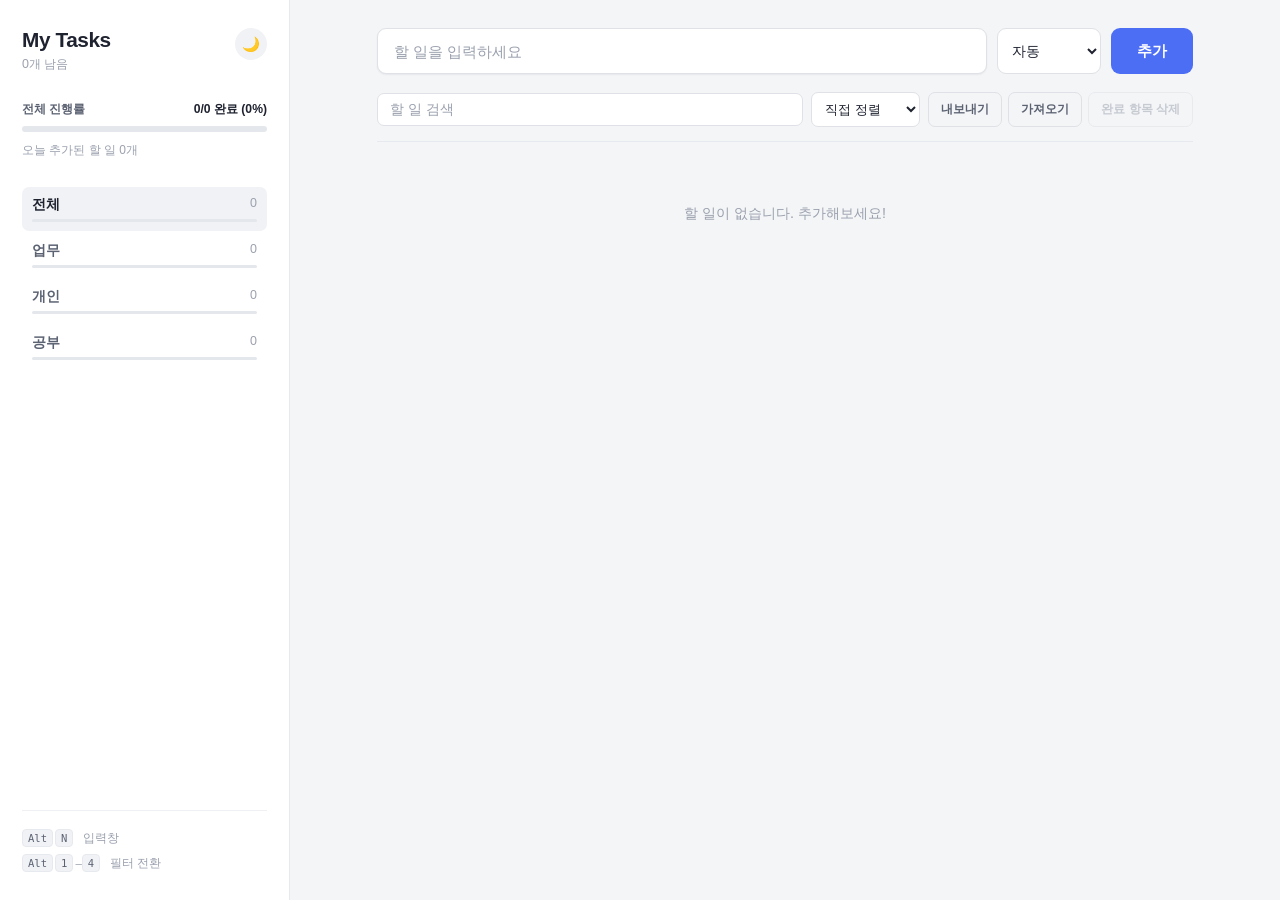
==== web_version/index.html @ 203817d6 "Add desktop layout as a separate web_version The root layout centers a 480px card, so on a desktop t" ====
<!DOCTYPE html>
<html lang="ko">
<head>
  <meta charset="UTF-8">
  <meta name="viewport" content="width=device-width, initial-scale=1.0">
  <title>My Tasks</title>
  <link rel="stylesheet" href="style.css">
  <script>
    // 첫 페인트 전에 테마를 적용해야 라이트 화면이 번쩍이지 않는다
    (function () {
      try {
        const saved = localStorage.getItem('my-tasks-theme');
        const prefersDark = window.matchMedia('(prefers-color-scheme: dark)').matches;
        document.documentElement.dataset.theme = saved || (prefersDark ? 'dark' : 'light');
      } catch {
        document.documentElement.dataset.theme = 'light';
      }
    })();
  </script>
</head>
<body>
  <div class="app">
    <!-- 왼쪽 레일: 읽는 것 (상태와 전환) -->
    <aside class="rail">
      <header class="rail-head">
        <div class="brand">
          <h1 class="brand-name">My Tasks</h1>
          <p class="brand-sub" id="remaining-badge">0개 남음</p>
        </div>

        <button
          type="button"
          class="theme-toggle"
          id="theme-toggle"
          aria-label="다크 모드 전환"
        >
          <span class="theme-icon" id="theme-icon">🌙</span>
        </button>
      </header>

      <!-- 값만 갱신해야 프로그레스 바의 전환 효과가 살아있으므로 마크업을 고정해 둔다 -->
      <section class="progress-block">
        <div class="progress-head">
          <span class="progress-label">전체 진행률</span>
          <span class="progress-value" id="overall-value">0/0 완료 (0%)</span>
        </div>
        <div class="progress-track">
          <div class="progress-fill" id="overall-fill"></div>
        </div>
        <p class="today-count" id="today-count">오늘 추가된 할 일 0개</p>
      </section>

      <!-- 필터와 카테고리별 진행률을 한 덩어리로 묶었다 -->
      <nav class="filter-nav" id="filter-bar" aria-label="카테고리 필터">
        <button type="button" class="filter-row is-active" data-filter="all">
          <span class="filter-name">전체</span>
          <span class="filter-count" data-role="count">0</span>
          <span class="filter-track"><span class="filter-fill" data-role="fill"></span></span>
        </button>
        <button type="button" class="filter-row" data-filter="work">
          <span class="filter-name">업무</span>
          <span class="filter-count" data-role="count">0</span>
          <span class="filter-track"><span class="filter-fill" data-role="fill"></span></span>
        </button>
        <button type="button" class="filter-row" data-filter="personal">
          <span class="filter-name">개인</span>
          <span class="filter-count" data-role="count">0</span>
          <span class="filter-track"><span class="filter-fill" data-role="fill"></span></span>
        </button>
        <button type="button" class="filter-row" data-filter="study">
          <span class="filter-name">공부</span>
          <span class="filter-count" data-role="count">0</span>
          <span class="filter-track"><span class="filter-fill" data-role="fill"></span></span>
        </button>
      </nav>

      <footer class="rail-foot">
        <div class="shortcut"><span><kbd>Alt</kbd><kbd>N</kbd></span> 입력창</div>
        <div class="shortcut"><span><kbd>Alt</kbd><kbd>1</kbd>–<kbd>4</kbd></span> 필터 전환</div>
      </footer>
    </aside>

    <!-- 오른쪽 본문: 하는 것 (입력과 목록) -->
    <main class="main">
      <div class="main-inner">
        <div class="compose">
          <form class="compose-form" id="todo-form">
            <input
              type="text"
              id="todo-input"
              class="compose-input"
              placeholder="할 일을 입력하세요"
              autocomplete="off"
            >
            <select id="category-select" class="compose-select" aria-label="카테고리">
              <option value="auto" selected>자동</option>
              <option value="work">업무</option>
              <option value="personal">개인</option>
              <option value="study">공부</option>
            </select>
            <button type="submit" class="compose-add">추가</button>
          </form>

          <p class="category-hint hidden" id="category-hint" aria-live="polite"></p>
        </div>

        <div class="toolbar">
          <input
            type="search"
            id="search-input"
            class="search-input"
            placeholder="할 일 검색"
            autocomplete="off"
            aria-label="할 일 검색"
          >
          <select id="sort-select" class="sort-select" aria-label="정렬 기준">
            <option value="manual">직접 정렬</option>
            <option value="created">생성일순</option>
            <option value="category">카테고리순</option>
            <option value="done">완료 상태순</option>
          </select>

          <div class="toolbar-actions">
            <button type="button" class="ghost-btn" id="export-btn">내보내기</button>
            <button type="button" class="ghost-btn" id="import-btn">가져오기</button>
            <button type="button" class="ghost-btn danger" id="clear-done-btn" disabled>
              완료 항목 삭제
            </button>
            <input type="file" id="import-file" accept="application/json,.json" hidden>
          </div>
        </div>
      </div>

      <div class="list-scroll">
        <div class="main-inner">
          <ul class="todo-list" id="todo-list"></ul>
          <p class="empty-msg" id="empty-msg">할 일이 없습니다. 추가해보세요!</p>
        </div>
      </div>
    </main>
  </div>

  <div class="toast" id="toast" role="status" aria-live="polite"></div>

  <dialog class="confirm-dialog" id="confirm-dialog">
    <div class="confirm-inner">
      <h2 class="confirm-title" id="confirm-title"></h2>
      <p class="confirm-text" id="confirm-text"></p>
      <div class="confirm-actions" id="confirm-actions"></div>
    </div>
  </dialog>

  <script src="script.js"></script>
</body>
</html>
---- web_version/style.css ----
/* ── 테마 토큰 ─────────────────────────── */
:root {
  /* 카테고리 색은 앱의 정체성이므로 두 테마에서 그대로 쓴다 */
  --work: #4a90e2;
  --personal: #27ae60;
  --study: #8e44ad;

  /* 데스크톱은 레일과 본문 두 개의 면이 필요하다 */
  --rail: #ffffff;
  --main: #f4f5f7;
  --raised: #ffffff;

  --text: #1f2330;
  --text-sub: #5b6272;
  --muted: #9aa0ad;
  --line: #e6e9ee;
  --line-soft: #eef0f3;
  --track: #e4e7ec;

  --field-bg: #ffffff;
  --field-border: #dfe1e6;
  --hover: #f1f2f5;

  --accent: #4c6ef5;
  --accent-hover: #3b5bdb;
  --accent-active: #364fc7;
  --accent-ring: rgba(76, 110, 245, 0.15);
  --accent-grad: #7048e8;

  --danger: #e03131;
  --danger-soft: #ffe9e9;

  --shadow-sm: 0 1px 2px rgba(16, 20, 30, 0.06);
  --shadow-lg: 0 12px 32px rgba(16, 20, 30, 0.16);
}

:root[data-theme="dark"] {
  --rail: #2d2d2d;
  --main: #1a1a1a;
  --raised: #262626;

  --text: #e0e0e0;
  --text-sub: #a8a8a8;
  --muted: #7d7d7d;
  --line: #3a3a3a;
  --line-soft: #333333;
  --track: #3f3f3f;

  --field-bg: #242424;
  --field-border: #454545;
  --hover: #363636;

  --accent: #5c7cfa;
  --accent-hover: #4c6ef5;
  --accent-active: #4263eb;
  --accent-ring: rgba(92, 124, 250, 0.25);
  --accent-grad: #845ef7;

  --danger: #ff6b6b;
  --danger-soft: #4a2626;

  --shadow-sm: 0 1px 2px rgba(0, 0, 0, 0.3);
  --shadow-lg: 0 12px 32px rgba(0, 0, 0, 0.45);
}

* {
  margin: 0;
  padding: 0;
  box-sizing: border-box;
}

html,
body {
  height: 100%;
}

body {
  background: var(--main);
  font-family: -apple-system, BlinkMacSystemFont, "Apple SD Gothic Neo",
    "Segoe UI", Roboto, sans-serif;
  color: var(--text);
  transition: background-color 0.3s ease, color 0.3s ease;
}

/* ── 앱 뼈대 ───────────────────────────── */
/* 화면 높이를 꽉 채우고, 레일과 목록이 각자 스크롤한다 */
.app {
  display: grid;
  grid-template-columns: 290px 1fr;
  height: 100vh;
}

/* ── 왼쪽 레일 ─────────────────────────── */
.rail {
  display: flex;
  flex-direction: column;
  gap: 28px;
  padding: 28px 22px;
  overflow-y: auto;
  background: var(--rail);
  border-right: 1px solid var(--line);
  transition: background-color 0.3s ease, border-color 0.3s ease;
}

.rail-head {
  display: flex;
  justify-content: space-between;
  align-items: flex-start;
  gap: 12px;
}

.brand-name {
  font-size: 1.3rem;
  font-weight: 700;
  letter-spacing: -0.02em;
  line-height: 1.2;
}

.brand-sub {
  margin-top: 3px;
  font-size: 0.78rem;
  color: var(--muted);
  font-variant-numeric: tabular-nums;
}

.theme-toggle {
  flex-shrink: 0;
  width: 32px;
  height: 32px;
  display: grid;
  place-items: center;
  font-size: 0.9rem;
  line-height: 1;
  background: var(--hover);
  border: none;
  border-radius: 50%;
  cursor: pointer;
  transition: background 0.2s ease;
}

.theme-toggle:hover {
  background: var(--track);
}

.theme-icon {
  display: block;
  transition: transform 0.3s ease;
}

.theme-toggle:hover .theme-icon {
  transform: rotate(-20deg);
}

/* ── 전체 진행률 ───────────────────────── */
.progress-head {
  display: flex;
  justify-content: space-between;
  align-items: baseline;
  gap: 8px;
  margin-bottom: 8px;
}

.progress-label {
  font-size: 0.76rem;
  font-weight: 600;
  color: var(--text-sub);
}

.progress-value {
  font-size: 0.76rem;
  font-weight: 700;
  font-variant-numeric: tabular-nums;
}

.progress-track {
  height: 6px;
  background: var(--track);
  border-radius: 999px;
  overflow: hidden;
}

.progress-fill {
  width: 0;
  height: 100%;
  background: linear-gradient(90deg, var(--accent), var(--accent-grad));
  border-radius: 999px;
  transition: width 0.45s cubic-bezier(0.34, 1.2, 0.64, 1);
}

.today-count {
  margin-top: 10px;
  font-size: 0.75rem;
  color: var(--muted);
}

/* ── 필터 + 카테고리 진행률 ─────────────── */
/* 같은 세 카테고리를 두 벌로 보여주던 것을 한 덩어리로 합쳤다 */
.filter-nav {
  display: flex;
  flex-direction: column;
  gap: 2px;
}

.filter-row {
  display: grid;
  grid-template-columns: 1fr auto;
  gap: 2px 8px;
  width: 100%;
  padding: 9px 10px;
  font-family: inherit;
  text-align: left;
  background: none;
  border: none;
  border-radius: 7px;
  cursor: pointer;
  transition: background 0.15s ease;
}

.filter-row:hover {
  background: var(--hover);
}

.filter-row.is-active {
  background: var(--hover);
}

.filter-name {
  font-size: 0.86rem;
  font-weight: 600;
  color: var(--text-sub);
  transition: color 0.15s ease;
}

.filter-row.is-active .filter-name {
  color: var(--text);
}

.filter-count {
  font-size: 0.78rem;
  color: var(--muted);
  font-variant-numeric: tabular-nums;
}

.filter-track {
  grid-column: 1 / -1;
  height: 3px;
  margin-top: 3px;
  background: var(--track);
  border-radius: 999px;
  overflow: hidden;
}

.filter-fill {
  display: block;
  width: 0;
  height: 100%;
  border-radius: 999px;
  background: var(--muted);
  transition: width 0.45s cubic-bezier(0.34, 1.2, 0.64, 1);
}

.filter-row[data-filter="all"] .filter-fill {
  background: linear-gradient(90deg, var(--accent), var(--accent-grad));
}

.filter-row[data-filter="work"] .filter-fill {
  background: var(--work);
}

.filter-row[data-filter="personal"] .filter-fill {
  background: var(--personal);
}

.filter-row[data-filter="study"] .filter-fill {
  background: var(--study);
}

/* ── 레일 바닥: 단축키 ─────────────────── */
.rail-foot {
  margin-top: auto;
  padding-top: 18px;
  border-top: 1px solid var(--line-soft);
  display: flex;
  flex-direction: column;
  gap: 7px;
}

.shortcut {
  display: flex;
  align-items: center;
  gap: 8px;
  font-size: 0.72rem;
  color: var(--muted);
}

kbd {
  display: inline-block;
  min-width: 18px;
  padding: 2px 5px;
  margin-right: 2px;
  font-family: ui-monospace, SFMono-Regular, Menlo, monospace;
  font-size: 0.66rem;
  text-align: center;
  color: var(--text-sub);
  background: var(--hover);
  border: 1px solid var(--line);
  border-radius: 4px;
}

/* ── 오른쪽 본문 ───────────────────────── */
.main {
  display: flex;
  flex-direction: column;
  min-width: 0;
  min-height: 0;
}

/* 본문 폭이 아무리 넓어져도 글줄이 늘어지지 않게 가둔다 */
.main-inner {
  width: 100%;
  max-width: 880px;
  margin: 0 auto;
  padding: 0 32px;
}

/* ── 입력 영역 ─────────────────────────── */
.compose {
  padding-top: 28px;
}

.compose-form {
  display: flex;
  gap: 10px;
}

.compose-input {
  flex: 1;
  min-width: 0;
  padding: 13px 16px;
  font-size: 0.95rem;
  font-family: inherit;
  color: inherit;
  background: var(--field-bg);
  border: 1px solid var(--field-border);
  border-radius: 9px;
  outline: none;
  box-shadow: var(--shadow-sm);
  transition: border-color 0.15s, box-shadow 0.15s, background-color 0.3s ease;
}

.compose-input::placeholder,
.search-input::placeholder {
  color: var(--muted);
}

.compose-input:focus,
.compose-select:focus,
.search-input:focus,
.sort-select:focus {
  border-color: var(--accent);
  box-shadow: 0 0 0 3px var(--accent-ring);
}

.compose-select {
  flex: 0 0 104px;
  padding: 13px 10px;
  font-size: 0.88rem;
  font-family: inherit;
  color: inherit;
  background: var(--field-bg);
  border: 1px solid var(--field-border);
  border-radius: 9px;
  cursor: pointer;
  outline: none;
  transition: border-color 0.15s, box-shadow 0.15s, background-color 0.3s ease;
}

.compose-add {
  flex: 0 0 auto;
  padding: 13px 26px;
  font-size: 0.92rem;
  font-weight: 600;
  font-family: inherit;
  color: #fff;
  background: var(--accent);
  border: none;
  border-radius: 9px;
  cursor: pointer;
  transition: background 0.15s;
}

.compose-add:hover {
  background: var(--accent-hover);
}

.compose-add:active {
  background: var(--accent-active);
}

/* ── 자동 분류 힌트 ────────────────────── */
.category-hint {
  display: flex;
  align-items: center;
  gap: 7px;
  margin-top: 9px;
  padding-left: 3px;
  font-size: 0.76rem;
  color: var(--text-sub);
}

.category-hint.hidden {
  display: none;
}

.category-hint::before {
  content: "";
  width: 7px;
  height: 7px;
  flex-shrink: 0;
  border-radius: 50%;
  background: var(--muted);
}

.category-hint[data-category="work"]::before {
  background: var(--work);
}

.category-hint[data-category="personal"]::before {
  background: var(--personal);
}

.category-hint[data-category="study"]::before {
  background: var(--study);
}

/* ── 검색 / 정렬 / 도구 ────────────────── */
.toolbar {
  display: flex;
  align-items: center;
  gap: 8px;
  margin-top: 18px;
  padding-bottom: 14px;
  border-bottom: 1px solid var(--line);
}

.search-input {
  flex: 1;
  min-width: 0;
  padding: 8px 12px;
  font-size: 0.85rem;
  font-family: inherit;
  color: inherit;
  background: var(--field-bg);
  border: 1px solid var(--field-border);
  border-radius: 7px;
  outline: none;
  transition: border-color 0.15s, box-shadow 0.15s, background-color 0.3s ease;
}

.sort-select {
  flex: 0 0 auto;
  padding: 8px 9px;
  font-size: 0.8rem;
  font-family: inherit;
  color: inherit;
  background: var(--field-bg);
  border: 1px solid var(--field-border);
  border-radius: 7px;
  cursor: pointer;
  outline: none;
  transition: border-color 0.15s, box-shadow 0.15s, background-color 0.3s ease;
}

.toolbar-actions {
  display: flex;
  gap: 6px;
  margin-left: auto;
}

.ghost-btn {
  padding: 8px 12px;
  font-size: 0.78rem;
  font-weight: 600;
  font-family: inherit;
  white-space: nowrap;
  color: var(--text-sub);
  background: transparent;
  border: 1px solid var(--field-border);
  border-radius: 7px;
  cursor: pointer;
  transition: background 0.15s, border-color 0.15s, color 0.15s, opacity 0.15s;
}

.ghost-btn:hover:not(:disabled) {
  background: var(--hover);
  border-color: var(--muted);
}

.ghost-btn.danger {
  color: var(--danger);
}

.ghost-btn.danger:hover:not(:disabled) {
  background: var(--danger-soft);
  border-color: var(--danger);
}

.ghost-btn:disabled {
  color: var(--muted);
  opacity: 0.5;
  cursor: not-allowed;
}

/* ── 목록 ─────────────────────────────── */
/* 목록만 따로 스크롤한다. 입력창은 늘 같은 자리에 있다. */
.list-scroll {
  flex: 1;
  min-height: 0;
  overflow-y: auto;
  padding: 6px 0 40px;
}

.todo-list {
  list-style: none;
}

.todo-item {
  display: flex;
  align-items: flex-start;
  gap: 12px;
  padding: 13px 10px;
  border-radius: 8px;
  border-bottom: 1px solid var(--line-soft);
  transition: background 0.15s ease;
}

.todo-item:hover {
  background: var(--raised);
}

.todo-item:last-child {
  border-bottom: none;
}

/* 드래그 손잡이 — 손잡이를 잡았을 때만 항목이 draggable 로 바뀐다 */
.drag-handle {
  flex-shrink: 0;
  width: 16px;
  margin-top: 2px;
  font-size: 0.85rem;
  line-height: 1.3;
  color: var(--muted);
  text-align: center;
  background: none;
  border: none;
  cursor: grab;
  opacity: 0;
  transition: opacity 0.15s;
}

.todo-item:hover .drag-handle,
.drag-handle:focus-visible {
  opacity: 1;
}

.drag-handle:active {
  cursor: grabbing;
}

.todo-item.is-dragging {
  opacity: 0.45;
  background: var(--raised);
}

.todo-checkbox {
  width: 17px;
  height: 17px;
  flex-shrink: 0;
  margin-top: 2px;
  cursor: pointer;
}

.todo-item[data-category="work"] .todo-checkbox {
  accent-color: var(--work);
}

.todo-item[data-category="personal"] .todo-checkbox {
  accent-color: var(--personal);
}

.todo-item[data-category="study"] .todo-checkbox {
  accent-color: var(--study);
}

.todo-body {
  flex: 1;
  min-width: 0;
}

.todo-text {
  display: block;
  font-size: 0.93rem;
  line-height: 1.45;
  word-break: break-word;
  cursor: text;
}

.todo-item.done .todo-text {
  text-decoration: line-through;
  color: var(--muted);
}

.todo-text mark {
  padding: 0 1px;
  color: inherit;
  background: var(--accent-ring);
  border-radius: 3px;
}

.todo-meta {
  display: flex;
  align-items: center;
  gap: 10px;
  margin-top: 5px;
}

.category-tag {
  padding: 2px 8px;
  font-size: 0.68rem;
  font-weight: 700;
  letter-spacing: 0.02em;
  color: #fff;
  border-radius: 999px;
  white-space: nowrap;
}

.category-tag[data-category="work"] {
  background: var(--work);
}

.category-tag[data-category="personal"] {
  background: var(--personal);
}

.category-tag[data-category="study"] {
  background: var(--study);
}

.todo-time {
  font-size: 0.73rem;
  color: var(--muted);
}

.delete-btn {
  flex-shrink: 0;
  width: 26px;
  height: 26px;
  display: grid;
  place-items: center;
  font-size: 0.85rem;
  line-height: 1;
  color: var(--muted);
  background: none;
  border: none;
  border-radius: 6px;
  cursor: pointer;
  opacity: 0;
  transition: background 0.15s, color 0.15s, opacity 0.15s;
}

.todo-item:hover .delete-btn,
.delete-btn:focus-visible {
  opacity: 1;
}

.delete-btn:hover {
  color: var(--danger);
  background: var(--danger-soft);
}

/* ── 인라인 편집 ───────────────────────── */
.edit-form {
  flex: 1;
  display: flex;
  flex-wrap: wrap;
  gap: 8px;
  min-width: 0;
}

.edit-input {
  flex: 1 1 260px;
  min-width: 0;
  padding: 8px 10px;
  font-size: 0.93rem;
  font-family: inherit;
  color: inherit;
  background: var(--field-bg);
  border: 1px solid var(--accent);
  border-radius: 6px;
  outline: none;
  box-shadow: 0 0 0 3px var(--accent-ring);
}

.edit-select {
  flex: 0 0 auto;
  padding: 6px 8px;
  font-size: 0.8rem;
  font-family: inherit;
  color: inherit;
  background: var(--field-bg);
  border: 1px solid var(--field-border);
  border-radius: 6px;
  cursor: pointer;
  outline: none;
}

.edit-hint {
  align-self: center;
  font-size: 0.72rem;
  color: var(--muted);
}

/* ── 빈 상태 ───────────────────────────── */
.empty-msg {
  padding: 56px 4px;
  font-size: 0.9rem;
  color: var(--muted);
  text-align: center;
}

.empty-msg.hidden {
  display: none;
}

/* ── 확인 다이얼로그 ───────────────────── */
.confirm-dialog {
  padding: 0;
  color: var(--text);
  background: var(--rail);
  border: none;
  border-radius: 12px;
  box-shadow: var(--shadow-lg);
}

.confirm-dialog::backdrop {
  background: rgba(0, 0, 0, 0.45);
}

.confirm-inner {
  width: min(340px, 90vw);
  padding: 24px;
}

.confirm-title {
  font-size: 1rem;
  font-weight: 700;
  margin-bottom: 8px;
}

.confirm-text {
  font-size: 0.86rem;
  line-height: 1.55;
  color: var(--text-sub);
  margin-bottom: 20px;
}

.confirm-actions {
  display: flex;
  flex-wrap: wrap;
  justify-content: flex-end;
  gap: 8px;
}

.btn-ghost,
.btn-primary,
.btn-danger {
  padding: 9px 16px;
  font-size: 0.84rem;
  font-weight: 600;
  font-family: inherit;
  border: none;
  border-radius: 7px;
  cursor: pointer;
  transition: background 0.15s, opacity 0.15s;
}

.btn-ghost {
  color: var(--text-sub);
  background: var(--hover);
}

.btn-ghost:hover {
  background: var(--track);
}

.btn-primary {
  color: #fff;
  background: var(--accent);
}

.btn-danger {
  color: #fff;
  background: var(--danger);
}

.btn-primary:hover,
.btn-danger:hover {
  opacity: 0.88;
}

/* ── 토스트 ────────────────────────────── */
.toast {
  position: fixed;
  left: 50%;
  bottom: 28px;
  transform: translate(-50%, 12px);
  max-width: min(420px, calc(100vw - 32px));
  padding: 11px 18px;
  font-size: 0.84rem;
  color: var(--main);
  background: var(--text);
  border-radius: 999px;
  box-shadow: var(--shadow-lg);
  opacity: 0;
  pointer-events: none;
  transition: opacity 0.2s ease, transform 0.2s ease;
}

.toast.is-visible {
  opacity: 1;
  transform: translate(-50%, 0);
}

/* ── 키보드 포커스 ─────────────────────── */
:focus-visible {
  outline: 2px solid var(--accent);
  outline-offset: 2px;
}

/* ── 애니메이션 ─────────────────────────── */
@keyframes item-in {
  from {
    opacity: 0;
    transform: translateY(-6px);
  }
  to {
    opacity: 1;
    transform: none;
  }
}

@keyframes item-out {
  to {
    opacity: 0;
    transform: translateX(14px);
  }
}

.todo-item.is-entering {
  animation: item-in 0.22s ease-out;
}

.todo-item.is-leaving {
  animation: item-out 0.18s ease-in forwards;
  pointer-events: none;
}

/* ── 좁은 화면: 한 단으로 되돌린다 ──────── */
@media (max-width: 900px) {
  .app {
    grid-template-columns: 1fr;
    height: auto;
    min-height: 100vh;
  }

  .rail {
    gap: 22px;
    padding: 24px 20px;
    overflow: visible;
    border-right: none;
    border-bottom: 1px solid var(--line);
  }

  /* 좁은 화면에서는 필터가 가로로 흐르는 편이 세로 길이를 아낀다 */
  .filter-nav {
    flex-direction: row;
    flex-wrap: wrap;
    gap: 6px;
  }

  .filter-row {
    flex: 1 1 140px;
    width: auto;
  }

  .rail-foot {
    display: none;
  }

  .main-inner {
    padding: 0 20px;
  }

  .compose-form {
    flex-wrap: wrap;
  }

  .compose-input {
    flex: 1 1 100%;
  }

  .compose-select {
    flex: 1 1 auto;
  }

  .toolbar {
    flex-wrap: wrap;
  }

  .toolbar-actions {
    width: 100%;
    margin-left: 0;
  }

  .ghost-btn {
    flex: 1 1 auto;
  }

  .list-scroll {
    overflow: visible;
  }

  /* 터치 화면에는 호버가 없으므로 조작 버튼을 늘 보여준다 */
  .drag-handle,
  .delete-btn {
    opacity: 1;
  }
}

@media (prefers-reduced-motion: reduce) {
  *,
  .progress-fill,
  .filter-fill {
    transition-duration: 0.01s !important;
  }

  .todo-item.is-entering,
  .todo-item.is-leaving {
    animation-duration: 0.01s;
  }
}
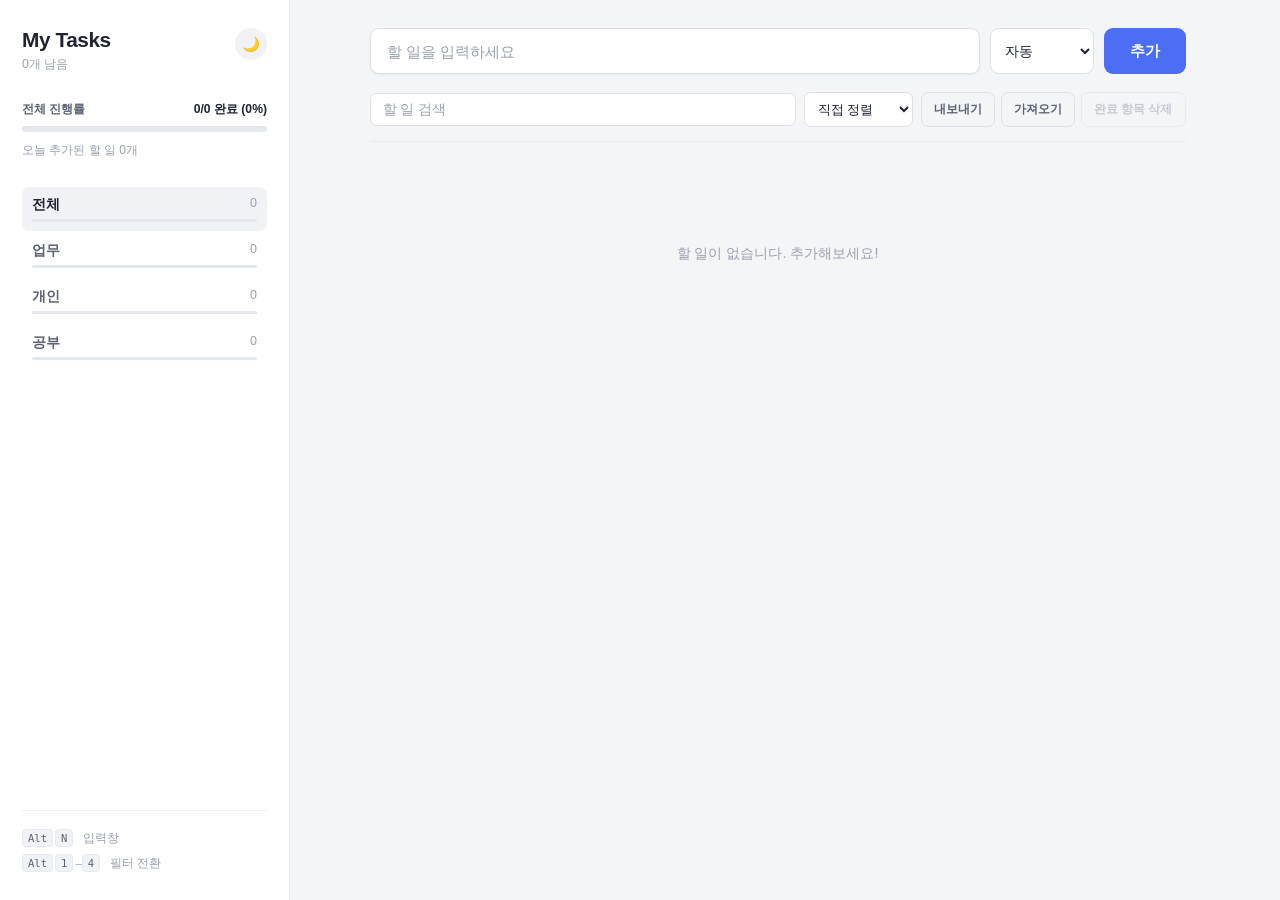
==== commit a4d12b5a: "Fix desktop defects in web_version Three issues found while reviewing the desktop layout.  Keyboard " ====
--- a/web_version/index.html
+++ b/web_version/index.html
@@ -82,60 +82,60 @@
 
     <!-- 오른쪽 본문: 하는 것 (입력과 목록) -->
     <main class="main">
-      <div class="main-inner">
-        <div class="compose">
-          <form class="compose-form" id="todo-form">
+      <div class="main-head">
+        <div class="main-inner">
+          <div class="compose">
+            <form class="compose-form" id="todo-form">
+              <input
+                type="text"
+                id="todo-input"
+                class="compose-input"
+                placeholder="할 일을 입력하세요"
+                autocomplete="off"
+              >
+              <select id="category-select" class="compose-select" aria-label="카테고리">
+                <option value="auto" selected>자동</option>
+                <option value="work">업무</option>
+                <option value="personal">개인</option>
+                <option value="study">공부</option>
+              </select>
+              <button type="submit" class="compose-add">추가</button>
+            </form>
+
+            <p class="category-hint hidden" id="category-hint" aria-live="polite"></p>
+          </div>
+
+          <div class="toolbar">
             <input
-              type="text"
-              id="todo-input"
-              class="compose-input"
-              placeholder="할 일을 입력하세요"
+              type="search"
+              id="search-input"
+              class="search-input"
+              placeholder="할 일 검색"
               autocomplete="off"
+              aria-label="할 일 검색"
             >
-            <select id="category-select" class="compose-select" aria-label="카테고리">
-              <option value="auto" selected>자동</option>
-              <option value="work">업무</option>
-              <option value="personal">개인</option>
-              <option value="study">공부</option>
+            <select id="sort-select" class="sort-select" aria-label="정렬 기준">
+              <option value="manual">직접 정렬</option>
+              <option value="created">생성일순</option>
+              <option value="category">카테고리순</option>
+              <option value="done">완료 상태순</option>
             </select>
-            <button type="submit" class="compose-add">추가</button>
-          </form>
 
-          <p class="category-hint hidden" id="category-hint" aria-live="polite"></p>
-        </div>
-
-        <div class="toolbar">
-          <input
-            type="search"
-            id="search-input"
-            class="search-input"
-            placeholder="할 일 검색"
-            autocomplete="off"
-            aria-label="할 일 검색"
-          >
-          <select id="sort-select" class="sort-select" aria-label="정렬 기준">
-            <option value="manual">직접 정렬</option>
-            <option value="created">생성일순</option>
-            <option value="category">카테고리순</option>
-            <option value="done">완료 상태순</option>
-          </select>
-
-          <div class="toolbar-actions">
-            <button type="button" class="ghost-btn" id="export-btn">내보내기</button>
-            <button type="button" class="ghost-btn" id="import-btn">가져오기</button>
-            <button type="button" class="ghost-btn danger" id="clear-done-btn" disabled>
-              완료 항목 삭제
-            </button>
-            <input type="file" id="import-file" accept="application/json,.json" hidden>
+            <div class="toolbar-actions">
+              <button type="button" class="ghost-btn" id="export-btn">내보내기</button>
+              <button type="button" class="ghost-btn" id="import-btn">가져오기</button>
+              <button type="button" class="ghost-btn danger" id="clear-done-btn" disabled>
+                완료 항목 삭제
+              </button>
+              <input type="file" id="import-file" accept="application/json,.json" hidden>
+            </div>
           </div>
-        </div>
+          </div>
       </div>
 
-      <div class="list-scroll">
-        <div class="main-inner">
-          <ul class="todo-list" id="todo-list"></ul>
-          <p class="empty-msg" id="empty-msg">할 일이 없습니다. 추가해보세요!</p>
-        </div>
+      <div class="main-inner">
+        <ul class="todo-list" id="todo-list"></ul>
+        <p class="empty-msg" id="empty-msg">할 일이 없습니다. 추가해보세요!</p>
       </div>
     </main>
   </div>
--- a/web_version/style.css
+++ b/web_version/style.css
@@ -309,10 +309,10 @@
 
 /* ── 오른쪽 본문 ───────────────────────── */
 .main {
-  display: flex;
-  flex-direction: column;
   min-width: 0;
-  min-height: 0;
+  overflow-y: auto;
+  /* 목록이 짧을 때와 길 때 콘텐츠 폭이 달라지지 않게 자리를 미리 비워 둔다 */
+  scrollbar-gutter: stable;
 }
 
 /* 본문 폭이 아무리 넓어져도 글줄이 늘어지지 않게 가둔다 */
@@ -324,8 +324,14 @@
 }
 
 /* ── 입력 영역 ─────────────────────────── */
-.compose {
+/* 입력부는 같은 스크롤 영역 안에서 위에 고정된다 */
+.main-head {
+  position: sticky;
+  top: 0;
+  z-index: 2;
   padding-top: 28px;
+  background: var(--main);
+  transition: background-color 0.3s ease;
 }
 
 .compose-form {
@@ -512,16 +518,9 @@
 }
 
 /* ── 목록 ─────────────────────────────── */
-/* 목록만 따로 스크롤한다. 입력창은 늘 같은 자리에 있다. */
-.list-scroll {
-  flex: 1;
-  min-height: 0;
-  overflow-y: auto;
-  padding: 6px 0 40px;
-}
-
 .todo-list {
   list-style: none;
+  padding: 6px 0 40px;
 }
 
 .todo-item {
@@ -565,6 +564,17 @@
 
 .drag-handle:active {
   cursor: grabbing;
+}
+
+/* 키보드로 집어 든 상태 — 방향키로 옮기는 중 */
+.todo-item.is-grabbed {
+  background: var(--raised);
+  box-shadow: inset 0 0 0 2px var(--accent);
+}
+
+.todo-item.is-grabbed .drag-handle {
+  opacity: 1;
+  color: var(--accent);
 }
 
 .todo-item.is-dragging {
@@ -747,7 +757,7 @@
 }
 
 .confirm-inner {
-  width: min(340px, 90vw);
+  width: min(440px, 90vw);
   padding: 24px;
 }
 
@@ -926,8 +936,12 @@
     flex: 1 1 auto;
   }
 
-  .list-scroll {
+  .main {
     overflow: visible;
+  }
+
+  .main-head {
+    position: static;
   }
 
   /* 터치 화면에는 호버가 없으므로 조작 버튼을 늘 보여준다 */
